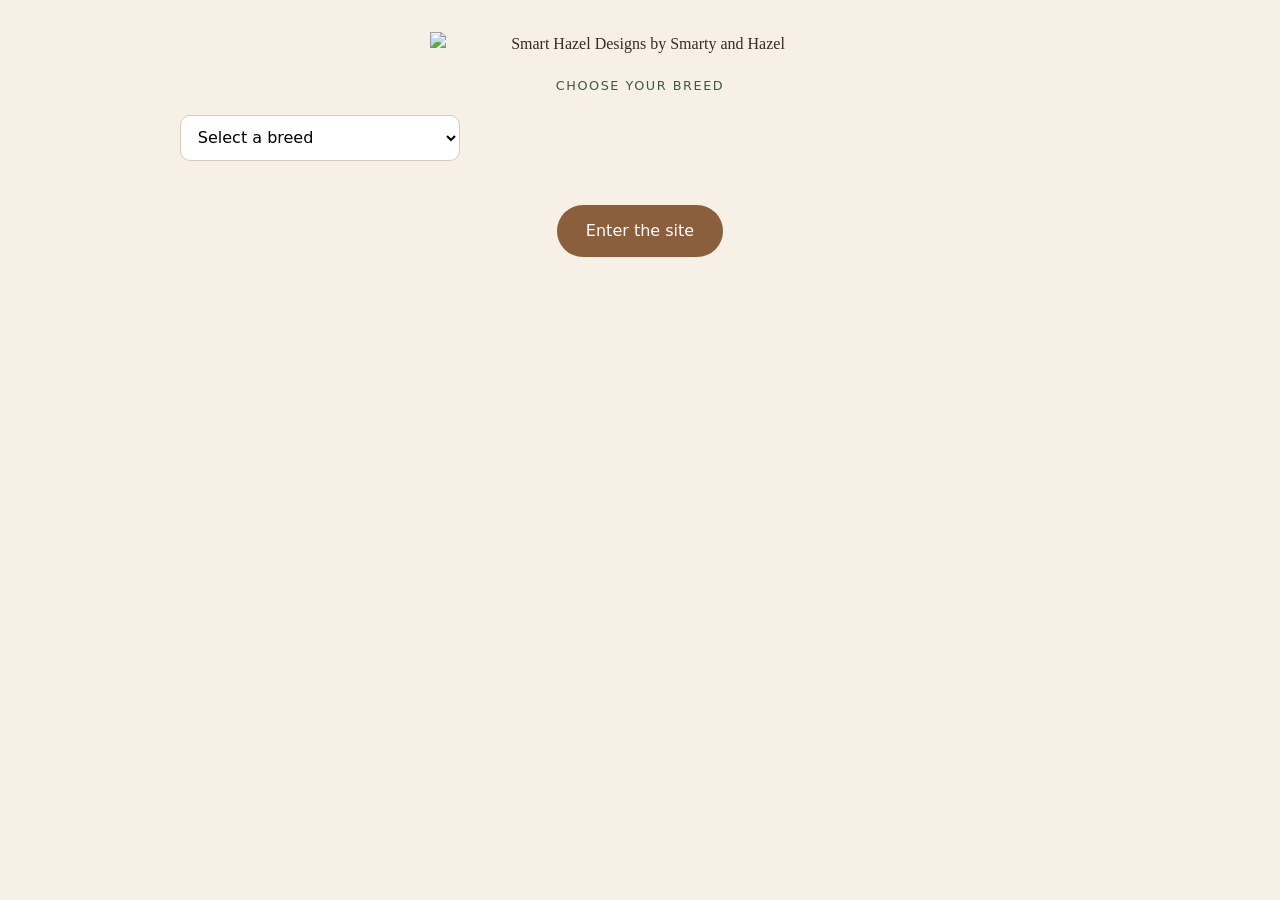
==== profile.html @ 66d641e0 "Rebuild profile page: logo, 20-breed dropdown, family PJ preview, enter button" ====
<!DOCTYPE html>
<html lang="en">
<head>
  <meta charset="UTF-8" />
  <meta name="viewport" content="width=device-width, initial-scale=1" />
  <title>Your dog · Smart Hazel Designs</title>
  <link rel="stylesheet" href="css/styles.css" />
</head>
<body class="profile-page">
  <div class="wrap profile-wrap">
    <img id="logo" class="logo" alt="Smart Hazel Designs by Smarty and Hazel" />

    <label class="breed-label" for="breed">Choose your breed</label>
    <div class="picker">
      <select id="breed">
        <option value="">Select a breed</option>
        <option value="french-bulldog">French Bulldog</option>
        <option value="labrador">Labrador Retriever</option>
        <option value="golden-retriever">Golden Retriever</option>
        <option value="german-shepherd">German Shepherd</option>
        <option value="poodle">Poodle</option>
        <option value="bulldog">Bulldog</option>
        <option value="beagle">Beagle</option>
        <option value="rottweiler">Rottweiler</option>
        <option value="german-shorthaired-pointer">German Shorthaired Pointer</option>
        <option value="dachshund">Dachshund</option>
        <option value="corgi">Pembroke Welsh Corgi</option>
        <option value="australian-shepherd">Australian Shepherd</option>
        <option value="yorkshire-terrier">Yorkshire Terrier</option>
        <option value="cavalier">Cavalier King Charles Spaniel</option>
        <option value="doberman">Doberman Pinscher</option>
        <option value="boxer">Boxer</option>
        <option value="miniature-schnauzer">Miniature Schnauzer</option>
        <option value="border-collie">Border Collie</option>
        <option value="siberian-husky">Siberian Husky</option>
        <option value="shih-tzu">Shih Tzu</option>
      </select>
      <div class="preview" id="preview" hidden>
        <img id="preview-img" alt="Matching family pyjamas" />
      </div>
    </div>

    <a class="btn enter" href="index.html">Enter the site</a>
  </div>

  <script src="js/logo.js"></script>
  <script src="js/breeds-1.js"></script>
  <script src="js/breeds-2.js"></script>
  <script src="js/breeds-3.js"></script>
  <script src="js/breeds-4.js"></script>
  <script>
    const logo = document.getElementById("logo");
    if (window.SHD_LOGO) logo.src = window.SHD_LOGO;

    const select = document.getElementById("breed");
    const preview = document.getElementById("preview");
    const img = document.getElementById("preview-img");
    const saved = localStorage.getItem("shd-breed");
    if (saved) select.value = saved;

    function show() {
      const key = select.value;
      localStorage.setItem("shd-breed", key);
      if (!key) {
        preview.hidden = true;
        return;
      }
      if (window.BREED_IMGS && window.BREED_IMGS[key]) {
        img.src = window.BREED_IMGS[key];
      }
      preview.hidden = false;
    }

    select.addEventListener("change", show);
    show();
  </script>
</body>
</html>
---- css/styles.css ----
:root {
  --cream: #f6f0e6;
  --ink: #3b2a1f;
  --hazel: #8b5e3c;
  --gold: #c4a574;
  --green: #3d5a45;
  --white: #fffdf8;
}

* { box-sizing: border-box; }
html, body { margin: 0; padding: 0; }
body {
  font-family: Georgia, "Times New Roman", serif;
  background: var(--cream);
  color: var(--ink);
  line-height: 1.5;
}

a { color: var(--green); text-decoration: none; }
img { max-width: 100%; }

.wrap { width: min(1080px, calc(100% - 2rem)); margin: 0 auto; }

header {
  display: flex;
  align-items: center;
  justify-content: space-between;
  gap: 1rem;
  padding: 1.25rem 0;
}
.brand { font-weight: 700; letter-spacing: 0.08em; text-transform: uppercase; color: var(--hazel); }
.brand small { display: block; font-weight: 400; letter-spacing: 0.12em; font-size: 0.7rem; color: var(--green); }
nav { display: flex; gap: 1rem; font-family: system-ui, sans-serif; font-size: 0.95rem; }
nav a { color: var(--ink); }

.hero {
  background: var(--white);
  border: 1px solid #eadfce;
  border-radius: 18px;
  padding: 3rem 2rem;
  margin: 1rem 0 2rem;
}
.hero h1 { margin: 0 0 0.5rem; font-size: clamp(2rem, 5vw, 3.4rem); }
.hero p { margin: 0 0 1.5rem; max-width: 36rem; }

.btn {
  display: inline-block;
  background: var(--hazel);
  color: white;
  padding: 0.75rem 1.1rem;
  border-radius: 999px;
  font-family: system-ui, sans-serif;
  margin-right: 0.5rem;
}
.btn.ghost { background: transparent; color: var(--hazel); border: 1px solid var(--hazel); }

.grid { display: grid; grid-template-columns: repeat(auto-fit, minmax(220px, 1fr)); gap: 1rem; }
.card {
  background: var(--white);
  border: 1px solid #eadfce;
  border-radius: 14px;
  padding: 1rem;
}
.card h3 { margin-top: 0; }
.price { font-family: system-ui, sans-serif; color: var(--green); font-weight: 600; }
.tag { font-family: system-ui, sans-serif; font-size: 0.75rem; color: var(--hazel); text-transform: uppercase; letter-spacing: 0.08em; }

form { display: grid; gap: 0.75rem; max-width: 28rem; }
input, select, textarea {
  font: inherit;
  padding: 0.7rem 0.8rem;
  border: 1px solid #d9cbb8;
  border-radius: 10px;
  background: white;
}
footer { padding: 3rem 0; color: #7a6554; font-family: system-ui, sans-serif; font-size: 0.9rem; }

.profile-page {
  min-height: 100vh;
  display: flex;
  align-items: flex-start;
}
.profile-wrap {
  width: min(920px, calc(100% - 2rem));
  padding: 2rem 0 4rem;
  display: flex;
  flex-direction: column;
  align-items: center;
  text-align: center;
  gap: 1.25rem;
}
.logo {
  width: min(420px, 90vw);
  height: auto;
}
.breed-label {
  font-family: system-ui, sans-serif;
  font-size: 0.8rem;
  letter-spacing: 0.12em;
  text-transform: uppercase;
  color: var(--green);
}
.picker {
  width: 100%;
  display: grid;
  grid-template-columns: minmax(220px, 280px) 1fr;
  gap: 1.25rem;
  align-items: start;
}
@media (max-width: 720px) {
  .picker { grid-template-columns: 1fr; }
}
.picker select {
  width: 100%;
  font-family: system-ui, sans-serif;
}
.preview {
  background: var(--white);
  border: 1px solid #eadfce;
  border-radius: 16px;
  overflow: hidden;
}
.preview img {
  display: block;
  width: 100%;
  height: auto;
}
.btn.enter {
  margin: 1.5rem 0 0;
  padding: 0.9rem 1.8rem;
  font-size: 1rem;
}
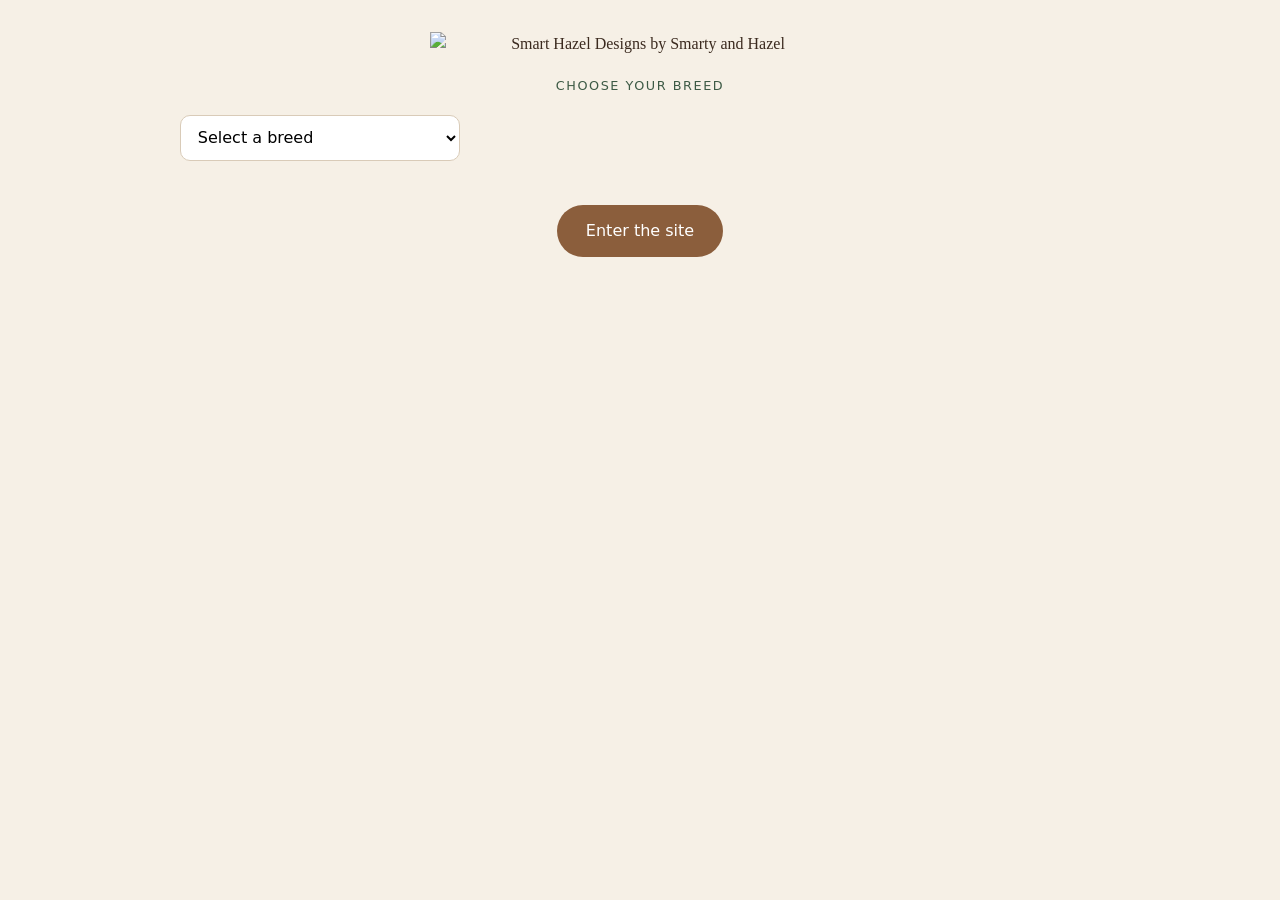
==== commit 8e5cccf9: "Add SVG logo fallback on the profile page" ====
--- a/profile.html
+++ b/profile.html
@@ -8,7 +8,19 @@
 </head>
 <body class="profile-page">
   <div class="wrap profile-wrap">
-    <img id="logo" class="logo" alt="Smart Hazel Designs by Smarty and Hazel" />
+    <div class="logo-lockup" id="logo-wrap" aria-label="Smart Hazel Designs by Smarty and Hazel">
+      <svg class="logo-mark" viewBox="0 0 64 64" width="54" height="54" aria-hidden="true">
+        <circle cx="32" cy="32" r="30" fill="#c4a574"/>
+        <path d="M20 36c6-14 18-14 24 0-4-6-8-8-12-8s-8 2-12 8z" fill="#8b5e3c"/>
+        <path d="M32 22c2 6 8 10 8 16 0 6-4 10-8 10s-8-4-8-10c0-6 6-10 8-16z" fill="#f6f0e6"/>
+      </svg>
+      <div>
+        <div class="logo-name">Smart Hazel</div>
+        <div class="logo-sub">Designs</div>
+        <div class="logo-by">by Smarty and Hazel</div>
+      </div>
+    </div>
+    <img id="logo-img" class="logo" alt="Smart Hazel Designs by Smarty and Hazel" hidden />
 
     <label class="breed-label" for="breed">Choose your breed</label>
     <div class="picker">
@@ -44,13 +56,15 @@
   </div>
 
   <script src="js/logo.js"></script>
-  <script src="js/breeds-1.js"></script>
-  <script src="js/breeds-2.js"></script>
-  <script src="js/breeds-3.js"></script>
-  <script src="js/breeds-4.js"></script>
   <script>
-    const logo = document.getElementById("logo");
-    if (window.SHD_LOGO) logo.src = window.SHD_LOGO;
+    window.BREED_IMGS = window.BREED_IMGS || {};
+    const logoImg = document.getElementById("logo-img");
+    const logoWrap = document.getElementById("logo-wrap");
+    if (window.SHD_LOGO) {
+      logoImg.src = window.SHD_LOGO;
+      logoImg.hidden = false;
+      logoWrap.hidden = true;
+    }
 
     const select = document.getElementById("breed");
     const preview = document.getElementById("preview");
@@ -58,19 +72,29 @@
     const saved = localStorage.getItem("shd-breed");
     if (saved) select.value = saved;
 
+    const loading = {};
+    function apply(key) {
+      if (window.BREED_IMGS[key]) {
+        img.src = window.BREED_IMGS[key];
+        preview.hidden = false;
+      }
+    }
+    function load(key) {
+      if (!key) { preview.hidden = true; return; }
+      if (window.BREED_IMGS[key]) { apply(key); return; }
+      if (loading[key]) return;
+      loading[key] = true;
+      const s = document.createElement("script");
+      s.src = "js/" + key + ".js";
+      s.onload = function () { apply(key); };
+      s.onerror = function () { preview.hidden = true; };
+      document.body.appendChild(s);
+    }
     function show() {
       const key = select.value;
       localStorage.setItem("shd-breed", key);
-      if (!key) {
-        preview.hidden = true;
-        return;
-      }
-      if (window.BREED_IMGS && window.BREED_IMGS[key]) {
-        img.src = window.BREED_IMGS[key];
-      }
-      preview.hidden = false;
+      load(key);
     }
-
     select.addEventListener("change", show);
     show();
   </script>
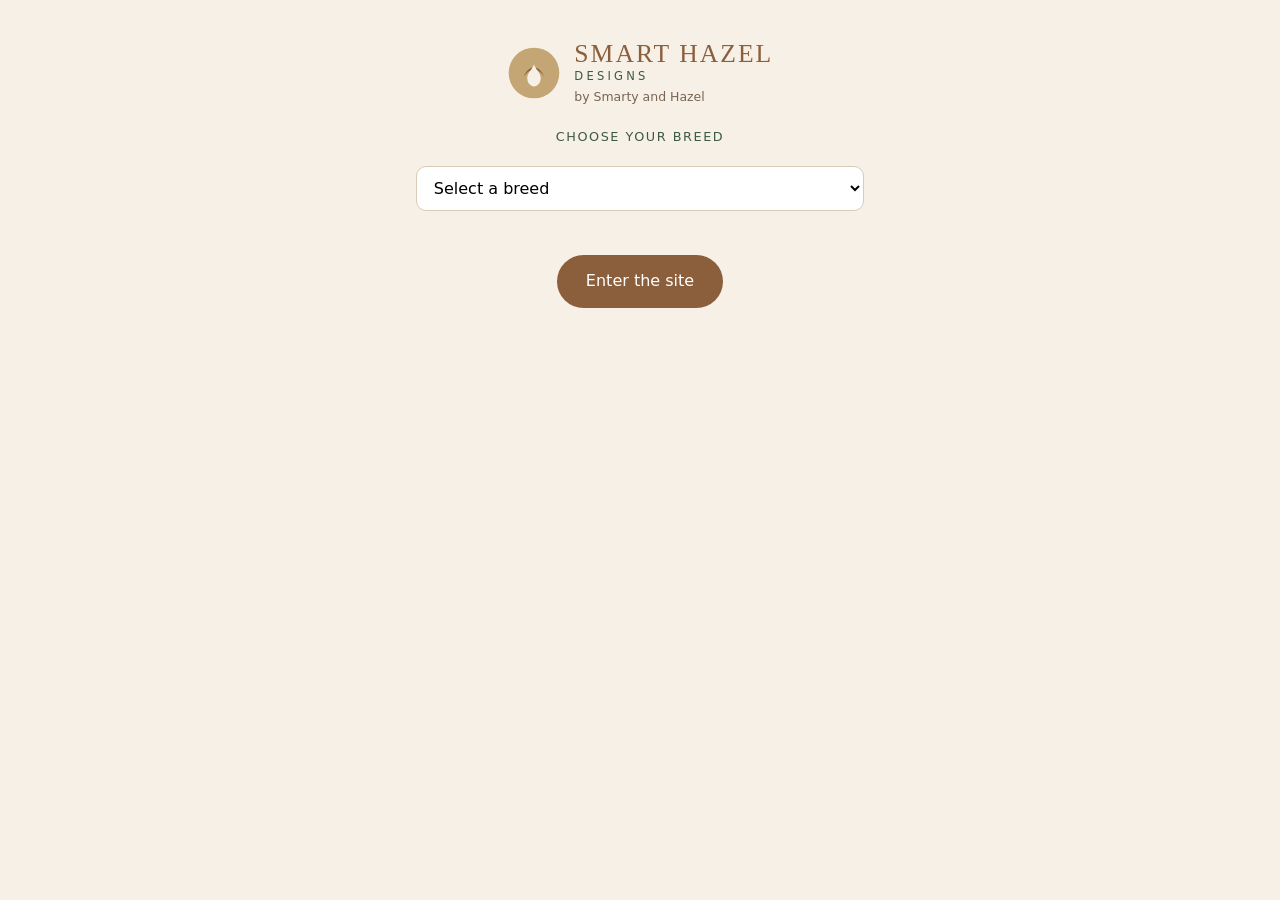
==== commit 7d3dd271: "Fix breed photos: load complete image in 3 parts so GitHub does not truncate JPEG" ====
--- a/profile.html
+++ b/profile.html
@@ -8,7 +8,7 @@
 </head>
 <body class="profile-page">
   <div class="wrap profile-wrap">
-    <div class="logo-lockup" id="logo-wrap" aria-label="Smart Hazel Designs by Smarty and Hazel">
+    <div class="logo-lockup" aria-label="Smart Hazel Designs by Smarty and Hazel">
       <svg class="logo-mark" viewBox="0 0 64 64" width="54" height="54" aria-hidden="true">
         <circle cx="32" cy="32" r="30" fill="#c4a574"/>
         <path d="M20 36c6-14 18-14 24 0-4-6-8-8-12-8s-8 2-12 8z" fill="#8b5e3c"/>
@@ -20,7 +20,6 @@
         <div class="logo-by">by Smarty and Hazel</div>
       </div>
     </div>
-    <img id="logo-img" class="logo" alt="Smart Hazel Designs by Smarty and Hazel" hidden />
 
     <label class="breed-label" for="breed">Choose your breed</label>
     <div class="picker">
@@ -55,40 +54,49 @@
     <a class="btn enter" href="index.html">Enter the site</a>
   </div>
 
-  <script src="js/logo.js"></script>
   <script>
     window.BREED_IMGS = window.BREED_IMGS || {};
-    const logoImg = document.getElementById("logo-img");
-    const logoWrap = document.getElementById("logo-wrap");
-    if (window.SHD_LOGO) {
-      logoImg.src = window.SHD_LOGO;
-      logoImg.hidden = false;
-      logoWrap.hidden = true;
-    }
-
+    window._BP = window._BP || {};
     const select = document.getElementById("breed");
     const preview = document.getElementById("preview");
     const img = document.getElementById("preview-img");
     const saved = localStorage.getItem("shd-breed");
     if (saved) select.value = saved;
 
-    const loading = {};
+    function assembled(key) {
+      const parts = window._BP[key];
+      if (parts && parts[0] && parts[1] && parts[2]) {
+        window.BREED_IMGS[key] = parts[0] + parts[1] + parts[2];
+        return true;
+      }
+      return !!window.BREED_IMGS[key];
+    }
     function apply(key) {
-      if (window.BREED_IMGS[key]) {
-        img.src = window.BREED_IMGS[key];
-        preview.hidden = false;
-      }
+      if (!assembled(key)) return false;
+      img.src = window.BREED_IMGS[key];
+      preview.hidden = false;
+      return true;
     }
-    function load(key) {
+    function loadScript(src) {
+      return new Promise(function (resolve) {
+        const s = document.createElement("script");
+        s.src = src;
+        s.onload = function () { resolve(true); };
+        s.onerror = function () { resolve(false); };
+        document.body.appendChild(s);
+      });
+    }
+    async function load(key) {
       if (!key) { preview.hidden = true; return; }
-      if (window.BREED_IMGS[key]) { apply(key); return; }
-      if (loading[key]) return;
-      loading[key] = true;
-      const s = document.createElement("script");
-      s.src = "js/" + key + ".js";
-      s.onload = function () { apply(key); };
-      s.onerror = function () { preview.hidden = true; };
-      document.body.appendChild(s);
+      if (apply(key)) return;
+      await Promise.all([
+        loadScript("js/" + key + "-1.js"),
+        loadScript("js/" + key + "-2.js"),
+        loadScript("js/" + key + "-3.js")
+      ]);
+      if (apply(key)) return;
+      await loadScript("js/" + key + ".js");
+      apply(key);
     }
     function show() {
       const key = select.value;
--- a/css/styles.css
+++ b/css/styles.css
@@ -17,7 +17,7 @@
 }
 
 a { color: var(--green); text-decoration: none; }
-img { max-width: 100%; }
+img { max-width: 100%; height: auto; }
 
 .wrap { width: min(1080px, calc(100% - 2rem)); margin: 0 auto; }
 
@@ -81,8 +81,8 @@
   align-items: flex-start;
 }
 .profile-wrap {
-  width: min(920px, calc(100% - 2rem));
-  padding: 2rem 0 4rem;
+  width: min(720px, calc(100% - 2rem));
+  padding: 2.5rem 0 4rem;
   display: flex;
   flex-direction: column;
   align-items: center;
@@ -93,6 +93,33 @@
   width: min(420px, 90vw);
   height: auto;
 }
+.logo-lockup {
+  display: flex;
+  align-items: center;
+  justify-content: center;
+  gap: 0.85rem;
+  text-align: left;
+}
+.logo-name {
+  font-size: 1.6rem;
+  letter-spacing: 0.08em;
+  text-transform: uppercase;
+  color: var(--hazel);
+  line-height: 1.1;
+}
+.logo-sub {
+  font-family: system-ui, sans-serif;
+  font-size: 0.72rem;
+  letter-spacing: 0.28em;
+  text-transform: uppercase;
+  color: var(--green);
+}
+.logo-by {
+  font-family: system-ui, sans-serif;
+  font-size: 0.78rem;
+  color: #7a6554;
+  margin-top: 0.15rem;
+}
 .breed-label {
   font-family: system-ui, sans-serif;
   font-size: 0.8rem;
@@ -102,16 +129,15 @@
 }
 .picker {
   width: 100%;
-  display: grid;
-  grid-template-columns: minmax(220px, 280px) 1fr;
-  gap: 1.25rem;
-  align-items: start;
-}
-@media (max-width: 720px) {
-  .picker { grid-template-columns: 1fr; }
+  display: flex;
+  flex-direction: column;
+  align-items: stretch;
+  gap: 1rem;
 }
 .picker select {
   width: 100%;
+  max-width: 28rem;
+  margin: 0 auto;
   font-family: system-ui, sans-serif;
 }
 .preview {
@@ -119,11 +145,13 @@
   border: 1px solid #eadfce;
   border-radius: 16px;
   overflow: hidden;
+  width: 100%;
 }
 .preview img {
   display: block;
   width: 100%;
   height: auto;
+  object-fit: contain;
 }
 .btn.enter {
   margin: 1.5rem 0 0;
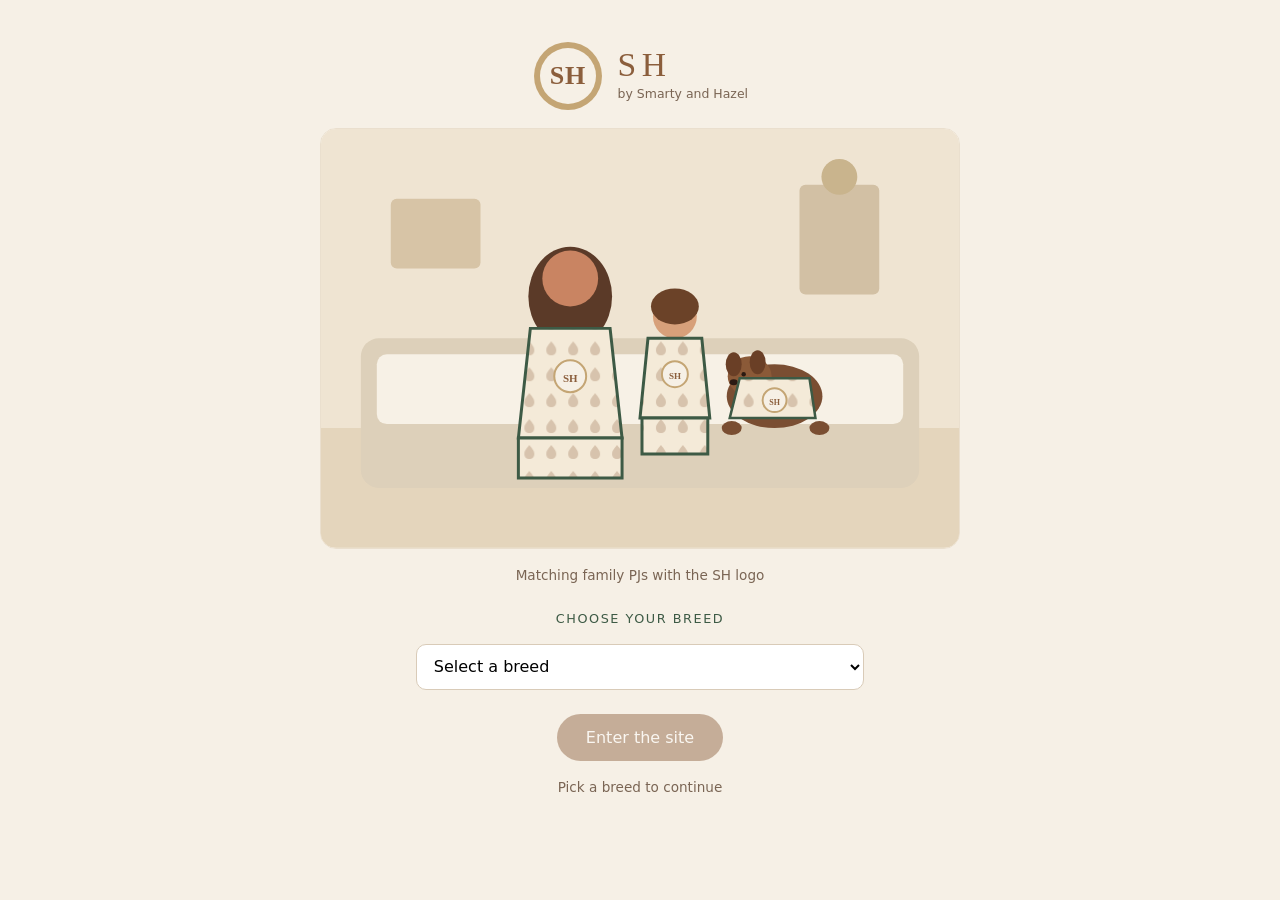
==== commit c5a6a392: "SH logo, one family PJ image, breed select then enter the main site" ====
--- a/profile.html
+++ b/profile.html
@@ -3,108 +3,126 @@
 <head>
   <meta charset="UTF-8" />
   <meta name="viewport" content="width=device-width, initial-scale=1" />
-  <title>Your dog · Smart Hazel Designs</title>
+  <title>Your dog · SH</title>
   <link rel="stylesheet" href="css/styles.css" />
 </head>
 <body class="profile-page">
   <div class="wrap profile-wrap">
-    <div class="logo-lockup" aria-label="Smart Hazel Designs by Smarty and Hazel">
-      <svg class="logo-mark" viewBox="0 0 64 64" width="54" height="54" aria-hidden="true">
-        <circle cx="32" cy="32" r="30" fill="#c4a574"/>
-        <path d="M20 36c6-14 18-14 24 0-4-6-8-8-12-8s-8 2-12 8z" fill="#8b5e3c"/>
-        <path d="M32 22c2 6 8 10 8 16 0 6-4 10-8 10s-8-4-8-10c0-6 6-10 8-16z" fill="#f6f0e6"/>
+    <div class="logo-lockup" aria-label="SH by Smarty and Hazel">
+      <svg class="logo-mark sh-mark" viewBox="0 0 72 72" width="72" height="72" aria-hidden="true">
+        <circle cx="36" cy="36" r="34" fill="#c4a574"/>
+        <circle cx="36" cy="36" r="28" fill="#f6f0e6"/>
+        <text x="36" y="44" text-anchor="middle" font-family="Georgia, Times New Roman, serif" font-size="26" font-weight="700" fill="#8b5e3c" letter-spacing="1">SH</text>
       </svg>
       <div>
-        <div class="logo-name">Smart Hazel</div>
-        <div class="logo-sub">Designs</div>
+        <div class="logo-name">SH</div>
         <div class="logo-by">by Smarty and Hazel</div>
       </div>
     </div>
 
-    <label class="breed-label" for="breed">Choose your breed</label>
-    <div class="picker">
-      <select id="breed">
-        <option value="">Select a breed</option>
-        <option value="french-bulldog">French Bulldog</option>
-        <option value="labrador">Labrador Retriever</option>
-        <option value="golden-retriever">Golden Retriever</option>
-        <option value="german-shepherd">German Shepherd</option>
-        <option value="poodle">Poodle</option>
-        <option value="bulldog">Bulldog</option>
-        <option value="beagle">Beagle</option>
-        <option value="rottweiler">Rottweiler</option>
-        <option value="german-shorthaired-pointer">German Shorthaired Pointer</option>
-        <option value="dachshund">Dachshund</option>
-        <option value="corgi">Pembroke Welsh Corgi</option>
-        <option value="australian-shepherd">Australian Shepherd</option>
-        <option value="yorkshire-terrier">Yorkshire Terrier</option>
-        <option value="cavalier">Cavalier King Charles Spaniel</option>
-        <option value="doberman">Doberman Pinscher</option>
-        <option value="boxer">Boxer</option>
-        <option value="miniature-schnauzer">Miniature Schnauzer</option>
-        <option value="border-collie">Border Collie</option>
-        <option value="siberian-husky">Siberian Husky</option>
-        <option value="shih-tzu">Shih Tzu</option>
-      </select>
-      <div class="preview" id="preview" hidden>
-        <img id="preview-img" alt="Matching family pyjamas" />
-      </div>
+    <div class="preview family-shot" aria-label="Family and dog in matching SH pyjamas">
+      <svg viewBox="0 0 640 420" role="img" aria-label="Parent, child and dog in matching pyjamas with the SH logo">
+        <defs>
+          <pattern id="pj" width="22" height="26" patternUnits="userSpaceOnUse">
+            <rect width="22" height="26" fill="#f4ead8"/>
+            <path d="M11 5c2 3 5 5 5 9 0 3-2 5-5 5s-5-2-5-5c0-4 3-6 5-9z" fill="#8b5e3c" opacity=".28"/>
+          </pattern>
+        </defs>
+        <rect width="640" height="420" fill="#efe4d2"/>
+        <rect x="0" y="300" width="640" height="120" fill="#e4d5bc"/>
+        <rect x="40" y="210" width="560" height="150" rx="18" fill="#ddd0ba"/>
+        <rect x="56" y="226" width="528" height="70" rx="10" fill="#f7f1e6"/>
+        <rect x="70" y="70" width="90" height="70" rx="6" fill="#d7c4a6"/>
+        <rect x="480" y="56" width="80" height="110" rx="6" fill="#d2c0a4"/>
+        <circle cx="520" cy="48" r="18" fill="#c9b48d"/>
+        <!-- parent -->
+        <ellipse cx="250" cy="168" rx="42" ry="50" fill="#5b3a28"/>
+        <circle cx="250" cy="150" r="28" fill="#c98462"/>
+        <path d="M210 200 h80 l12 110 h-104z" fill="url(#pj)" stroke="#3d5a45" stroke-width="3"/>
+        <circle cx="250" cy="248" r="16" fill="#f6f0e6" stroke="#c4a574" stroke-width="2"/>
+        <text x="250" y="254" text-anchor="middle" font-family="Georgia,serif" font-size="11" font-weight="700" fill="#8b5e3c">SH</text>
+        <path d="M198 310 h104 v40 h-104z" fill="url(#pj)" stroke="#3d5a45" stroke-width="3"/>
+        <!-- child -->
+        <circle cx="355" cy="188" r="22" fill="#d7a07a"/>
+        <ellipse cx="355" cy="178" rx="24" ry="18" fill="#6b4228"/>
+        <path d="M328 210 h54 l8 80 h-70z" fill="url(#pj)" stroke="#3d5a45" stroke-width="3"/>
+        <circle cx="355" cy="246" r="13" fill="#f6f0e6" stroke="#c4a574" stroke-width="2"/>
+        <text x="355" y="251" text-anchor="middle" font-family="Georgia,serif" font-size="9" font-weight="700" fill="#8b5e3c">SH</text>
+        <path d="M322 290 h66 v36 h-66z" fill="url(#pj)" stroke="#3d5a45" stroke-width="3"/>
+        <!-- dog -->
+        <ellipse cx="455" cy="268" rx="48" ry="32" fill="#7a4e32"/>
+        <ellipse cx="430" cy="248" rx="22" ry="20" fill="#8b5a38"/>
+        <ellipse cx="414" cy="236" rx="8" ry="12" fill="#6a3f26"/>
+        <ellipse cx="438" cy="234" rx="8" ry="12" fill="#6a3f26"/>
+        <circle cx="424" cy="246" r="2.2" fill="#2b1a12"/>
+        <ellipse cx="414" cy="254" rx="4" ry="3" fill="#2b1a12"/>
+        <path d="M418 258c6 6 16 6 22 0" fill="none" stroke="#2b1a12" stroke-width="1.4"/>
+        <path d="M420 250 h70 l6 40 h-86z" fill="url(#pj)" stroke="#3d5a45" stroke-width="2.5"/>
+        <circle cx="455" cy="272" r="12" fill="#f6f0e6" stroke="#c4a574" stroke-width="2"/>
+        <text x="455" y="277" text-anchor="middle" font-family="Georgia,serif" font-size="8" font-weight="700" fill="#8b5e3c">SH</text>
+        <ellipse cx="500" cy="300" rx="10" ry="7" fill="#7a4e32"/>
+        <ellipse cx="412" cy="300" rx="10" ry="7" fill="#7a4e32"/>
+      </svg>
     </div>
 
-    <a class="btn enter" href="index.html">Enter the site</a>
+    <p class="family-caption">Matching family PJs with the SH logo</p>
+
+    <label class="breed-label" for="breed">Choose your breed</label>
+    <select id="breed">
+      <option value="">Select a breed</option>
+      <option value="french-bulldog">French Bulldog</option>
+      <option value="labrador">Labrador Retriever</option>
+      <option value="golden-retriever">Golden Retriever</option>
+      <option value="german-shepherd">German Shepherd</option>
+      <option value="poodle">Poodle</option>
+      <option value="bulldog">Bulldog</option>
+      <option value="beagle">Beagle</option>
+      <option value="rottweiler">Rottweiler</option>
+      <option value="german-shorthaired-pointer">German Shorthaired Pointer</option>
+      <option value="dachshund">Dachshund</option>
+      <option value="corgi">Pembroke Welsh Corgi</option>
+      <option value="australian-shepherd">Australian Shepherd</option>
+      <option value="yorkshire-terrier">Yorkshire Terrier</option>
+      <option value="cavalier">Cavalier King Charles Spaniel</option>
+      <option value="doberman">Doberman Pinscher</option>
+      <option value="boxer">Boxer</option>
+      <option value="miniature-schnauzer">Miniature Schnauzer</option>
+      <option value="border-collie">Border Collie</option>
+      <option value="siberian-husky">Siberian Husky</option>
+      <option value="shih-tzu">Shih Tzu</option>
+    </select>
+
+    <button class="btn enter" id="enter" type="button" disabled>Enter the site</button>
+    <p class="hint" id="hint">Pick a breed to continue</p>
   </div>
 
   <script>
-    window.BREED_IMGS = window.BREED_IMGS || {};
-    window._BP = window._BP || {};
     const select = document.getElementById("breed");
-    const preview = document.getElementById("preview");
-    const img = document.getElementById("preview-img");
+    const enter = document.getElementById("enter");
+    const hint = document.getElementById("hint");
     const saved = localStorage.getItem("shd-breed");
     if (saved) select.value = saved;
 
-    function assembled(key) {
-      const parts = window._BP[key];
-      if (parts && parts[0] && parts[1] && parts[2]) {
-        window.BREED_IMGS[key] = parts[0] + parts[1] + parts[2];
-        return true;
+    function sync() {
+      const key = select.value;
+      if (key) {
+        localStorage.setItem("shd-breed", key);
+        localStorage.setItem("shd-breed-label", select.options[select.selectedIndex].text);
+        enter.disabled = false;
+        hint.hidden = true;
+      } else {
+        localStorage.removeItem("shd-breed");
+        localStorage.removeItem("shd-breed-label");
+        enter.disabled = true;
+        hint.hidden = false;
       }
-      return !!window.BREED_IMGS[key];
     }
-    function apply(key) {
-      if (!assembled(key)) return false;
-      img.src = window.BREED_IMGS[key];
-      preview.hidden = false;
-      return true;
-    }
-    function loadScript(src) {
-      return new Promise(function (resolve) {
-        const s = document.createElement("script");
-        s.src = src;
-        s.onload = function () { resolve(true); };
-        s.onerror = function () { resolve(false); };
-        document.body.appendChild(s);
-      });
-    }
-    async function load(key) {
-      if (!key) { preview.hidden = true; return; }
-      if (apply(key)) return;
-      await Promise.all([
-        loadScript("js/" + key + "-1.js"),
-        loadScript("js/" + key + "-2.js"),
-        loadScript("js/" + key + "-3.js")
-      ]);
-      if (apply(key)) return;
-      await loadScript("js/" + key + ".js");
-      apply(key);
-    }
-    function show() {
-      const key = select.value;
-      localStorage.setItem("shd-breed", key);
-      load(key);
-    }
-    select.addEventListener("change", show);
-    show();
+    select.addEventListener("change", sync);
+    enter.addEventListener("click", function () {
+      if (!select.value) return;
+      window.location.href = "index.html";
+    });
+    sync();
   </script>
 </body>
 </html>
--- a/css/styles.css
+++ b/css/styles.css
@@ -28,7 +28,7 @@
   gap: 1rem;
   padding: 1.25rem 0;
 }
-.brand { font-weight: 700; letter-spacing: 0.08em; text-transform: uppercase; color: var(--hazel); }
+.brand { font-weight: 700; letter-spacing: 0.14em; text-transform: uppercase; color: var(--hazel); font-size: 1.4rem; }
 .brand small { display: block; font-weight: 400; letter-spacing: 0.12em; font-size: 0.7rem; color: var(--green); }
 nav { display: flex; gap: 1rem; font-family: system-ui, sans-serif; font-size: 0.95rem; }
 nav a { color: var(--ink); }
@@ -51,7 +51,10 @@
   border-radius: 999px;
   font-family: system-ui, sans-serif;
   margin-right: 0.5rem;
+  border: 0;
+  cursor: pointer;
 }
+.btn[disabled] { opacity: 0.45; cursor: not-allowed; }
 .btn.ghost { background: transparent; color: var(--hazel); border: 1px solid var(--hazel); }
 
 .grid { display: grid; grid-template-columns: repeat(auto-fit, minmax(220px, 1fr)); gap: 1rem; }
@@ -81,17 +84,13 @@
   align-items: flex-start;
 }
 .profile-wrap {
-  width: min(720px, calc(100% - 2rem));
+  width: min(640px, calc(100% - 2rem));
   padding: 2.5rem 0 4rem;
   display: flex;
   flex-direction: column;
   align-items: center;
   text-align: center;
-  gap: 1.25rem;
-}
-.logo {
-  width: min(420px, 90vw);
-  height: auto;
+  gap: 1rem;
 }
 .logo-lockup {
   display: flex;
@@ -101,24 +100,17 @@
   text-align: left;
 }
 .logo-name {
-  font-size: 1.6rem;
-  letter-spacing: 0.08em;
+  font-size: 2.1rem;
+  letter-spacing: 0.16em;
   text-transform: uppercase;
   color: var(--hazel);
-  line-height: 1.1;
-}
-.logo-sub {
-  font-family: system-ui, sans-serif;
-  font-size: 0.72rem;
-  letter-spacing: 0.28em;
-  text-transform: uppercase;
-  color: var(--green);
+  line-height: 1;
 }
 .logo-by {
   font-family: system-ui, sans-serif;
   font-size: 0.78rem;
   color: #7a6554;
-  margin-top: 0.15rem;
+  margin-top: 0.2rem;
 }
 .breed-label {
   font-family: system-ui, sans-serif;
@@ -126,18 +118,11 @@
   letter-spacing: 0.12em;
   text-transform: uppercase;
   color: var(--green);
+  margin-top: 0.5rem;
 }
-.picker {
-  width: 100%;
-  display: flex;
-  flex-direction: column;
-  align-items: stretch;
-  gap: 1rem;
-}
-.picker select {
+.profile-wrap select {
   width: 100%;
   max-width: 28rem;
-  margin: 0 auto;
   font-family: system-ui, sans-serif;
 }
 .preview {
@@ -147,14 +132,21 @@
   overflow: hidden;
   width: 100%;
 }
-.preview img {
-  display: block;
-  width: 100%;
-  height: auto;
-  object-fit: contain;
+.preview svg { display: block; width: 100%; height: auto; }
+.family-caption {
+  margin: 0;
+  font-family: system-ui, sans-serif;
+  font-size: 0.85rem;
+  color: #7a6554;
+}
+.hint {
+  margin: 0;
+  font-family: system-ui, sans-serif;
+  font-size: 0.85rem;
+  color: #7a6554;
 }
 .btn.enter {
-  margin: 1.5rem 0 0;
+  margin: 0.5rem 0 0;
   padding: 0.9rem 1.8rem;
   font-size: 1rem;
 }
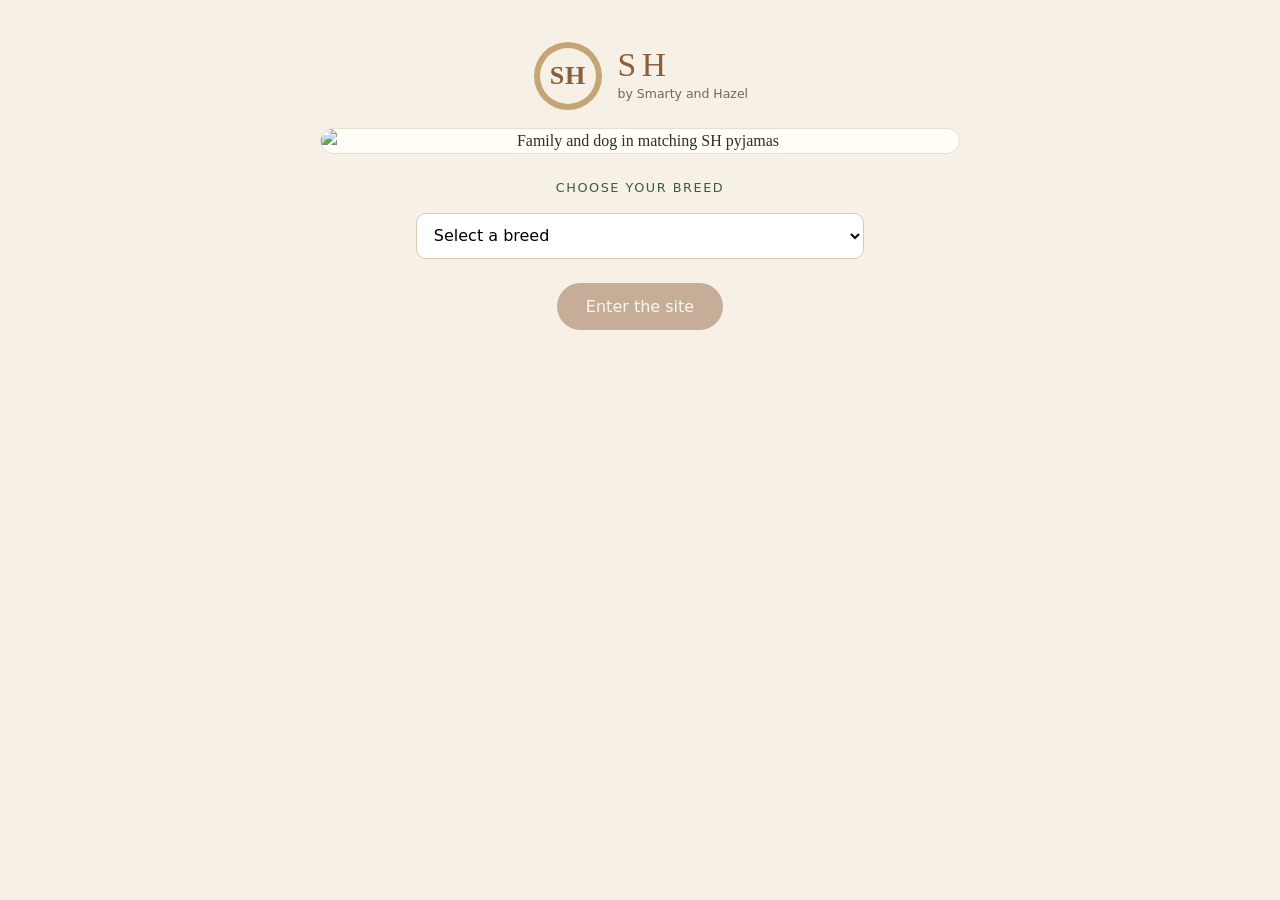
==== commit 28c7fbfa: "Use a real family photo on the profile page and drop the caption under it" ====
--- a/profile.html
+++ b/profile.html
@@ -20,52 +20,9 @@
       </div>
     </div>
 
-    <div class="preview family-shot" aria-label="Family and dog in matching SH pyjamas">
-      <svg viewBox="0 0 640 420" role="img" aria-label="Parent, child and dog in matching pyjamas with the SH logo">
-        <defs>
-          <pattern id="pj" width="22" height="26" patternUnits="userSpaceOnUse">
-            <rect width="22" height="26" fill="#f4ead8"/>
-            <path d="M11 5c2 3 5 5 5 9 0 3-2 5-5 5s-5-2-5-5c0-4 3-6 5-9z" fill="#8b5e3c" opacity=".28"/>
-          </pattern>
-        </defs>
-        <rect width="640" height="420" fill="#efe4d2"/>
-        <rect x="0" y="300" width="640" height="120" fill="#e4d5bc"/>
-        <rect x="40" y="210" width="560" height="150" rx="18" fill="#ddd0ba"/>
-        <rect x="56" y="226" width="528" height="70" rx="10" fill="#f7f1e6"/>
-        <rect x="70" y="70" width="90" height="70" rx="6" fill="#d7c4a6"/>
-        <rect x="480" y="56" width="80" height="110" rx="6" fill="#d2c0a4"/>
-        <circle cx="520" cy="48" r="18" fill="#c9b48d"/>
-        <!-- parent -->
-        <ellipse cx="250" cy="168" rx="42" ry="50" fill="#5b3a28"/>
-        <circle cx="250" cy="150" r="28" fill="#c98462"/>
-        <path d="M210 200 h80 l12 110 h-104z" fill="url(#pj)" stroke="#3d5a45" stroke-width="3"/>
-        <circle cx="250" cy="248" r="16" fill="#f6f0e6" stroke="#c4a574" stroke-width="2"/>
-        <text x="250" y="254" text-anchor="middle" font-family="Georgia,serif" font-size="11" font-weight="700" fill="#8b5e3c">SH</text>
-        <path d="M198 310 h104 v40 h-104z" fill="url(#pj)" stroke="#3d5a45" stroke-width="3"/>
-        <!-- child -->
-        <circle cx="355" cy="188" r="22" fill="#d7a07a"/>
-        <ellipse cx="355" cy="178" rx="24" ry="18" fill="#6b4228"/>
-        <path d="M328 210 h54 l8 80 h-70z" fill="url(#pj)" stroke="#3d5a45" stroke-width="3"/>
-        <circle cx="355" cy="246" r="13" fill="#f6f0e6" stroke="#c4a574" stroke-width="2"/>
-        <text x="355" y="251" text-anchor="middle" font-family="Georgia,serif" font-size="9" font-weight="700" fill="#8b5e3c">SH</text>
-        <path d="M322 290 h66 v36 h-66z" fill="url(#pj)" stroke="#3d5a45" stroke-width="3"/>
-        <!-- dog -->
-        <ellipse cx="455" cy="268" rx="48" ry="32" fill="#7a4e32"/>
-        <ellipse cx="430" cy="248" rx="22" ry="20" fill="#8b5a38"/>
-        <ellipse cx="414" cy="236" rx="8" ry="12" fill="#6a3f26"/>
-        <ellipse cx="438" cy="234" rx="8" ry="12" fill="#6a3f26"/>
-        <circle cx="424" cy="246" r="2.2" fill="#2b1a12"/>
-        <ellipse cx="414" cy="254" rx="4" ry="3" fill="#2b1a12"/>
-        <path d="M418 258c6 6 16 6 22 0" fill="none" stroke="#2b1a12" stroke-width="1.4"/>
-        <path d="M420 250 h70 l6 40 h-86z" fill="url(#pj)" stroke="#3d5a45" stroke-width="2.5"/>
-        <circle cx="455" cy="272" r="12" fill="#f6f0e6" stroke="#c4a574" stroke-width="2"/>
-        <text x="455" y="277" text-anchor="middle" font-family="Georgia,serif" font-size="8" font-weight="700" fill="#8b5e3c">SH</text>
-        <ellipse cx="500" cy="300" rx="10" ry="7" fill="#7a4e32"/>
-        <ellipse cx="412" cy="300" rx="10" ry="7" fill="#7a4e32"/>
-      </svg>
+    <div class="preview family-shot">
+      <img id="family-img" alt="Family and dog in matching SH pyjamas" />
     </div>
-
-    <p class="family-caption">Matching family PJs with the SH logo</p>
 
     <label class="breed-label" for="breed">Choose your breed</label>
     <select id="breed">
@@ -93,13 +50,31 @@
     </select>
 
     <button class="btn enter" id="enter" type="button" disabled>Enter the site</button>
-    <p class="hint" id="hint">Pick a breed to continue</p>
   </div>
 
   <script>
+    window._FAM = window._FAM || [];
+    function showFamily() {
+      const parts = (window._FAM || []).filter(Boolean);
+      if (parts.length) {
+        const uri = parts.join("");
+        if (uri.indexOf("data:image") === 0) {
+          document.getElementById("family-img").src = uri;
+        }
+      }
+    }
+    Promise.all([1,2,3,4,5,6].map(function (n) {
+      return new Promise(function (resolve) {
+        const s = document.createElement("script");
+        s.src = "js/family-" + n + ".js?v=1";
+        s.onload = function () { resolve(true); };
+        s.onerror = function () { resolve(false); };
+        document.body.appendChild(s);
+      });
+    })).then(showFamily);
+
     const select = document.getElementById("breed");
     const enter = document.getElementById("enter");
-    const hint = document.getElementById("hint");
     const saved = localStorage.getItem("shd-breed");
     if (saved) select.value = saved;
 
@@ -109,12 +84,10 @@
         localStorage.setItem("shd-breed", key);
         localStorage.setItem("shd-breed-label", select.options[select.selectedIndex].text);
         enter.disabled = false;
-        hint.hidden = true;
       } else {
         localStorage.removeItem("shd-breed");
         localStorage.removeItem("shd-breed-label");
         enter.disabled = true;
-        hint.hidden = false;
       }
     }
     select.addEventListener("change", sync);
--- a/css/styles.css
+++ b/css/styles.css
@@ -132,18 +132,11 @@
   overflow: hidden;
   width: 100%;
 }
-.preview svg { display: block; width: 100%; height: auto; }
-.family-caption {
-  margin: 0;
-  font-family: system-ui, sans-serif;
-  font-size: 0.85rem;
-  color: #7a6554;
-}
-.hint {
-  margin: 0;
-  font-family: system-ui, sans-serif;
-  font-size: 0.85rem;
-  color: #7a6554;
+.preview img,
+.preview svg {
+  display: block;
+  width: 100%;
+  height: auto;
 }
 .btn.enter {
   margin: 0.5rem 0 0;
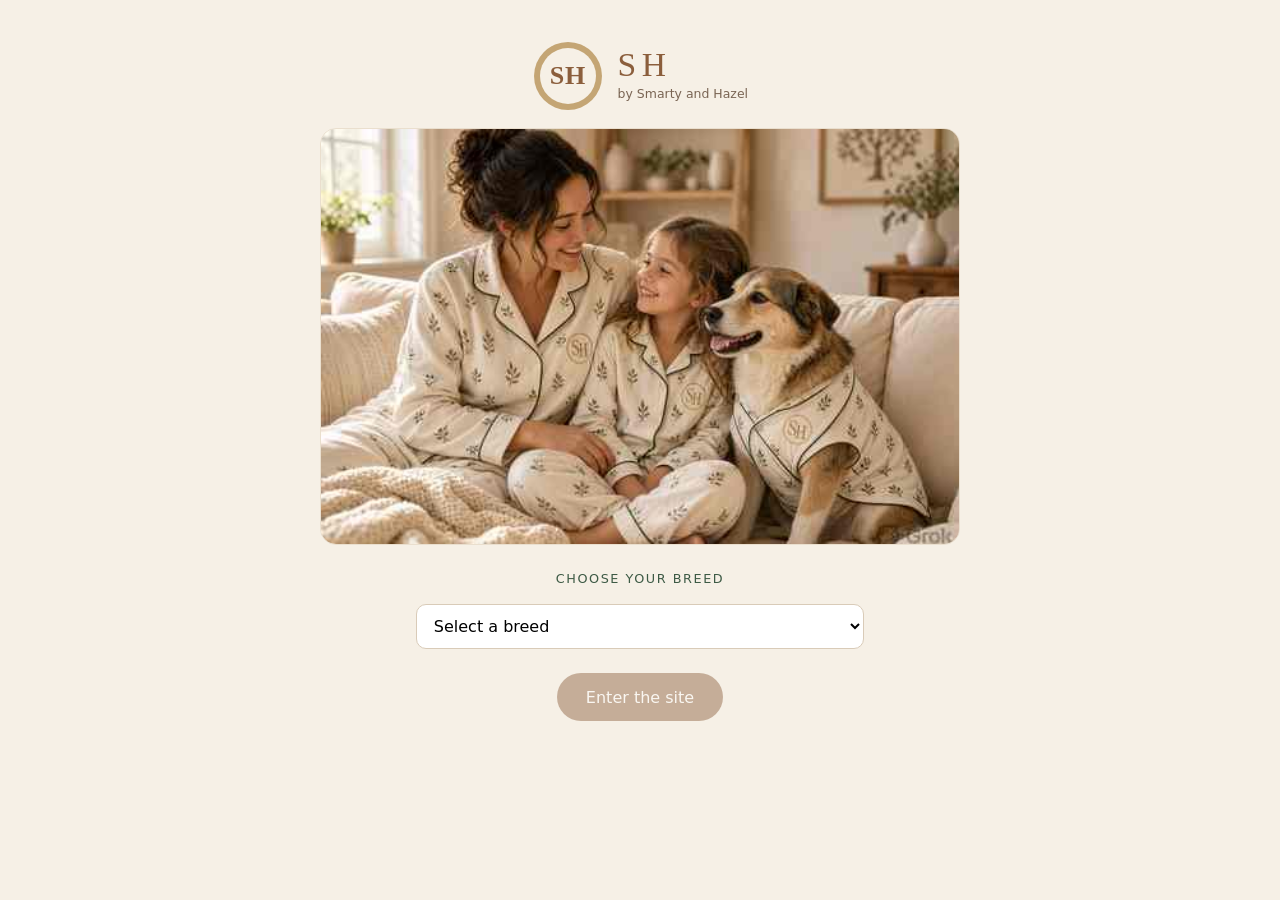
==== commit d785e4e2: "Make SH a website and installable phone app (PWA)" ====
--- a/profile.html
+++ b/profile.html
@@ -3,7 +3,13 @@
 <head>
   <meta charset="UTF-8" />
   <meta name="viewport" content="width=device-width, initial-scale=1" />
+  <meta name="theme-color" content="#8b5e3c" />
+  <meta name="apple-mobile-web-app-capable" content="yes" />
+  <meta name="apple-mobile-web-app-title" content="SH" />
   <title>Your dog · SH</title>
+  <link rel="manifest" href="manifest.json" />
+  <link rel="icon" href="icon.svg" type="image/svg+xml" />
+  <link rel="apple-touch-icon" href="icon.svg" />
   <link rel="stylesheet" href="css/styles.css" />
 </head>
 <body class="profile-page">
@@ -52,6 +58,7 @@
     <button class="btn enter" id="enter" type="button" disabled>Enter the site</button>
   </div>
 
+  <script src="js/app.js"></script>
   <script>
     window._FAM = window._FAM || [];
     function showFamily() {
